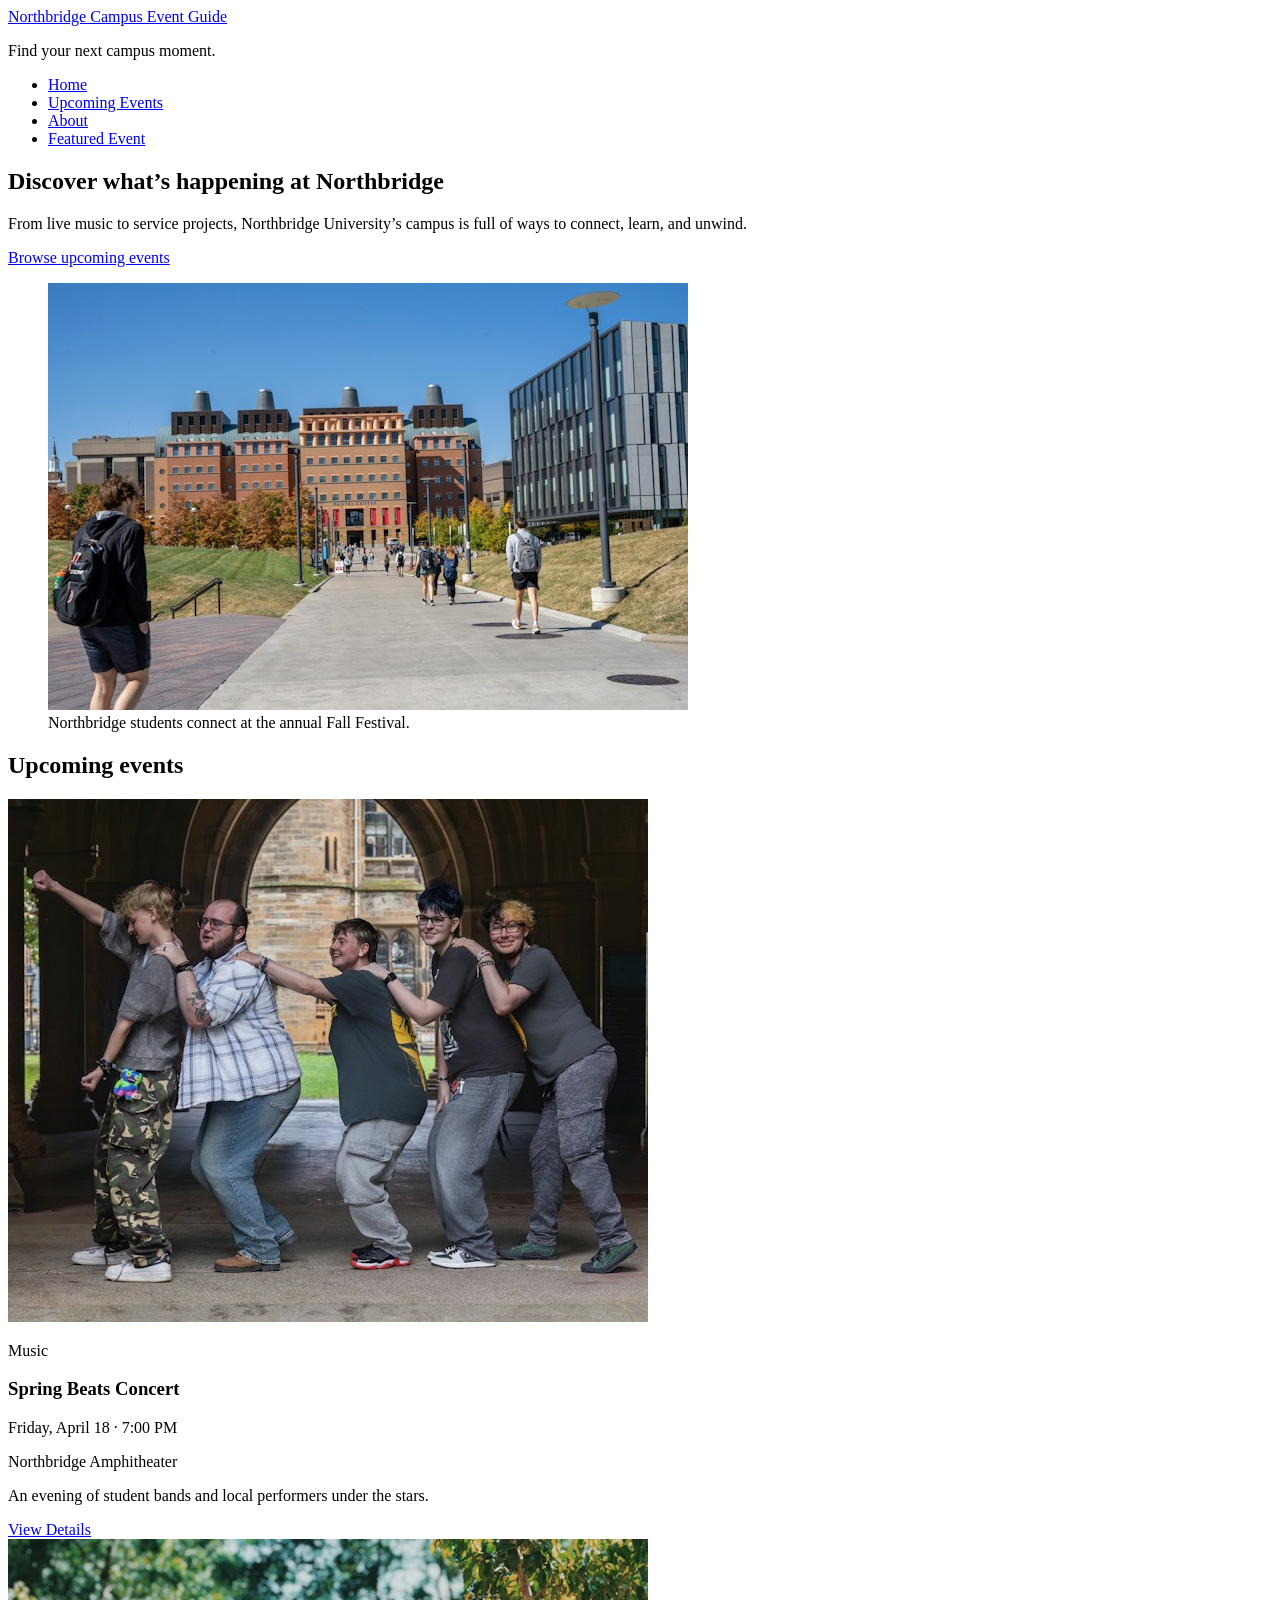
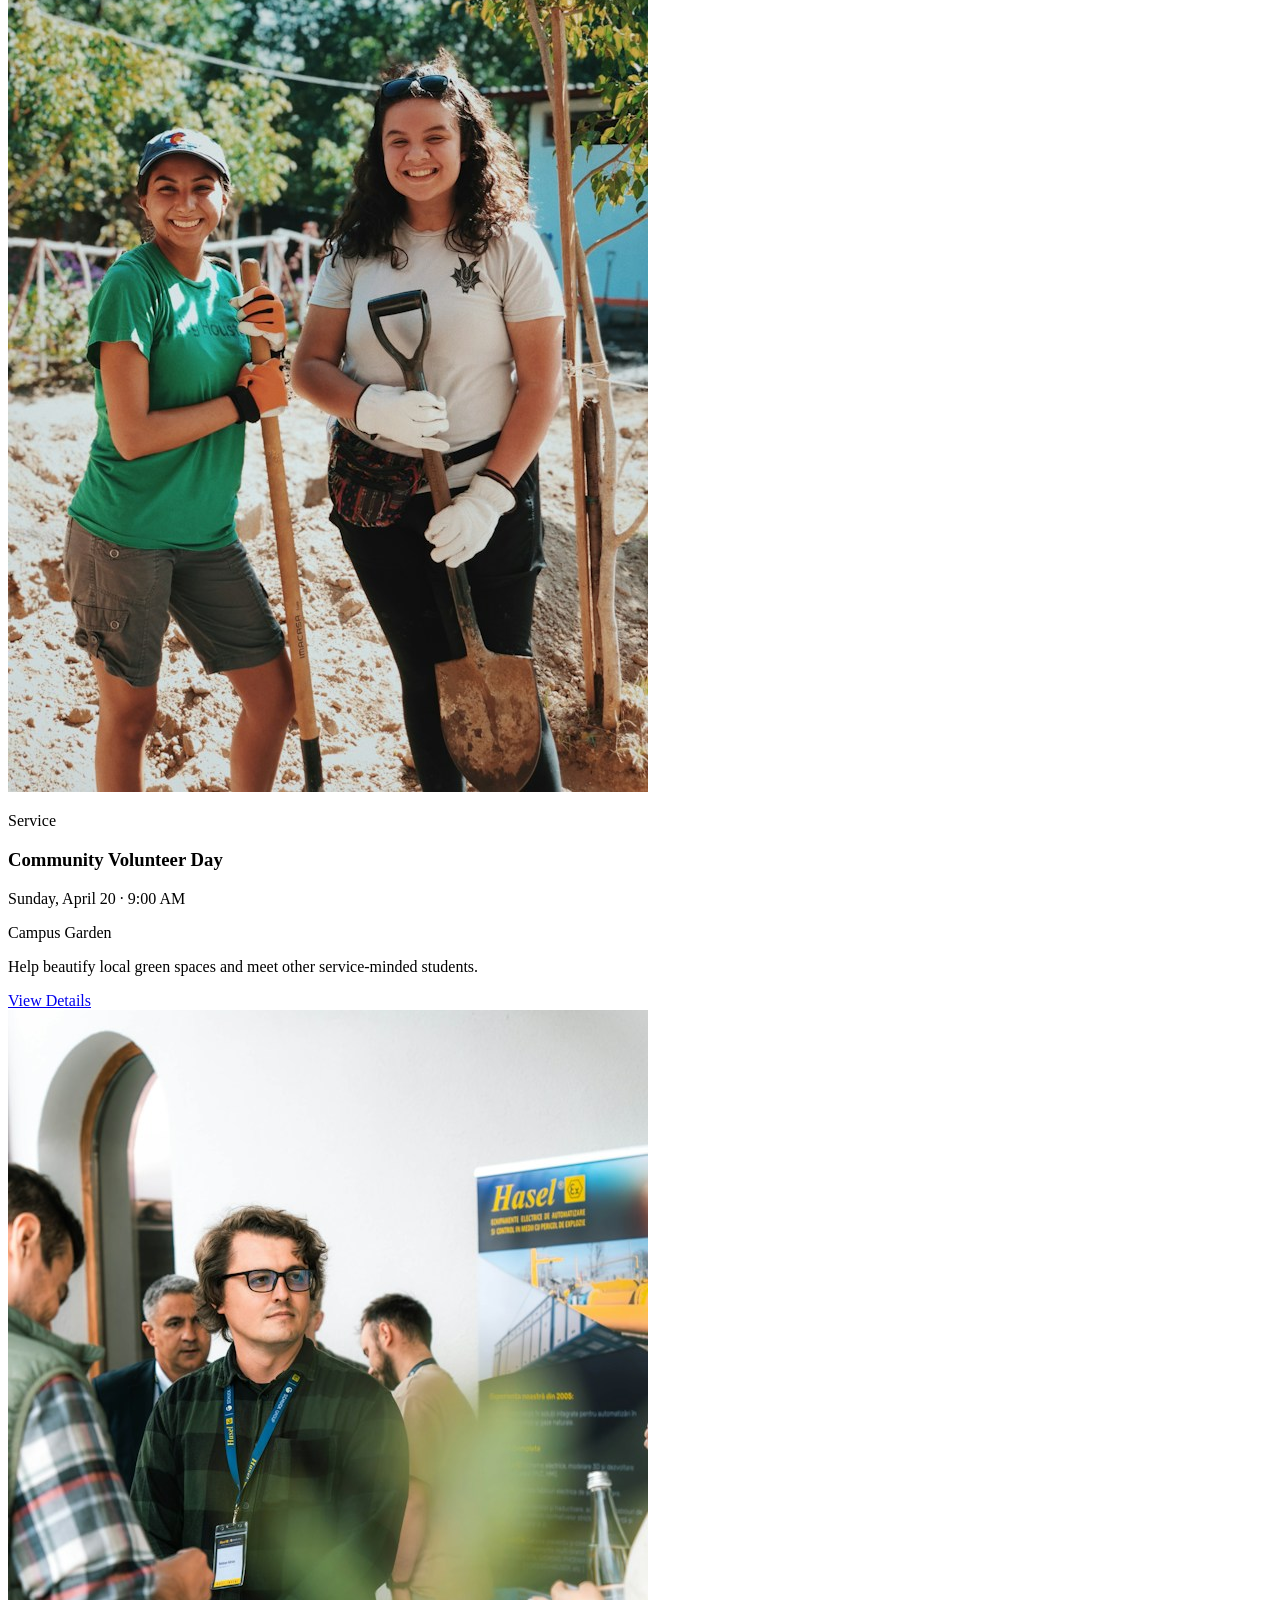
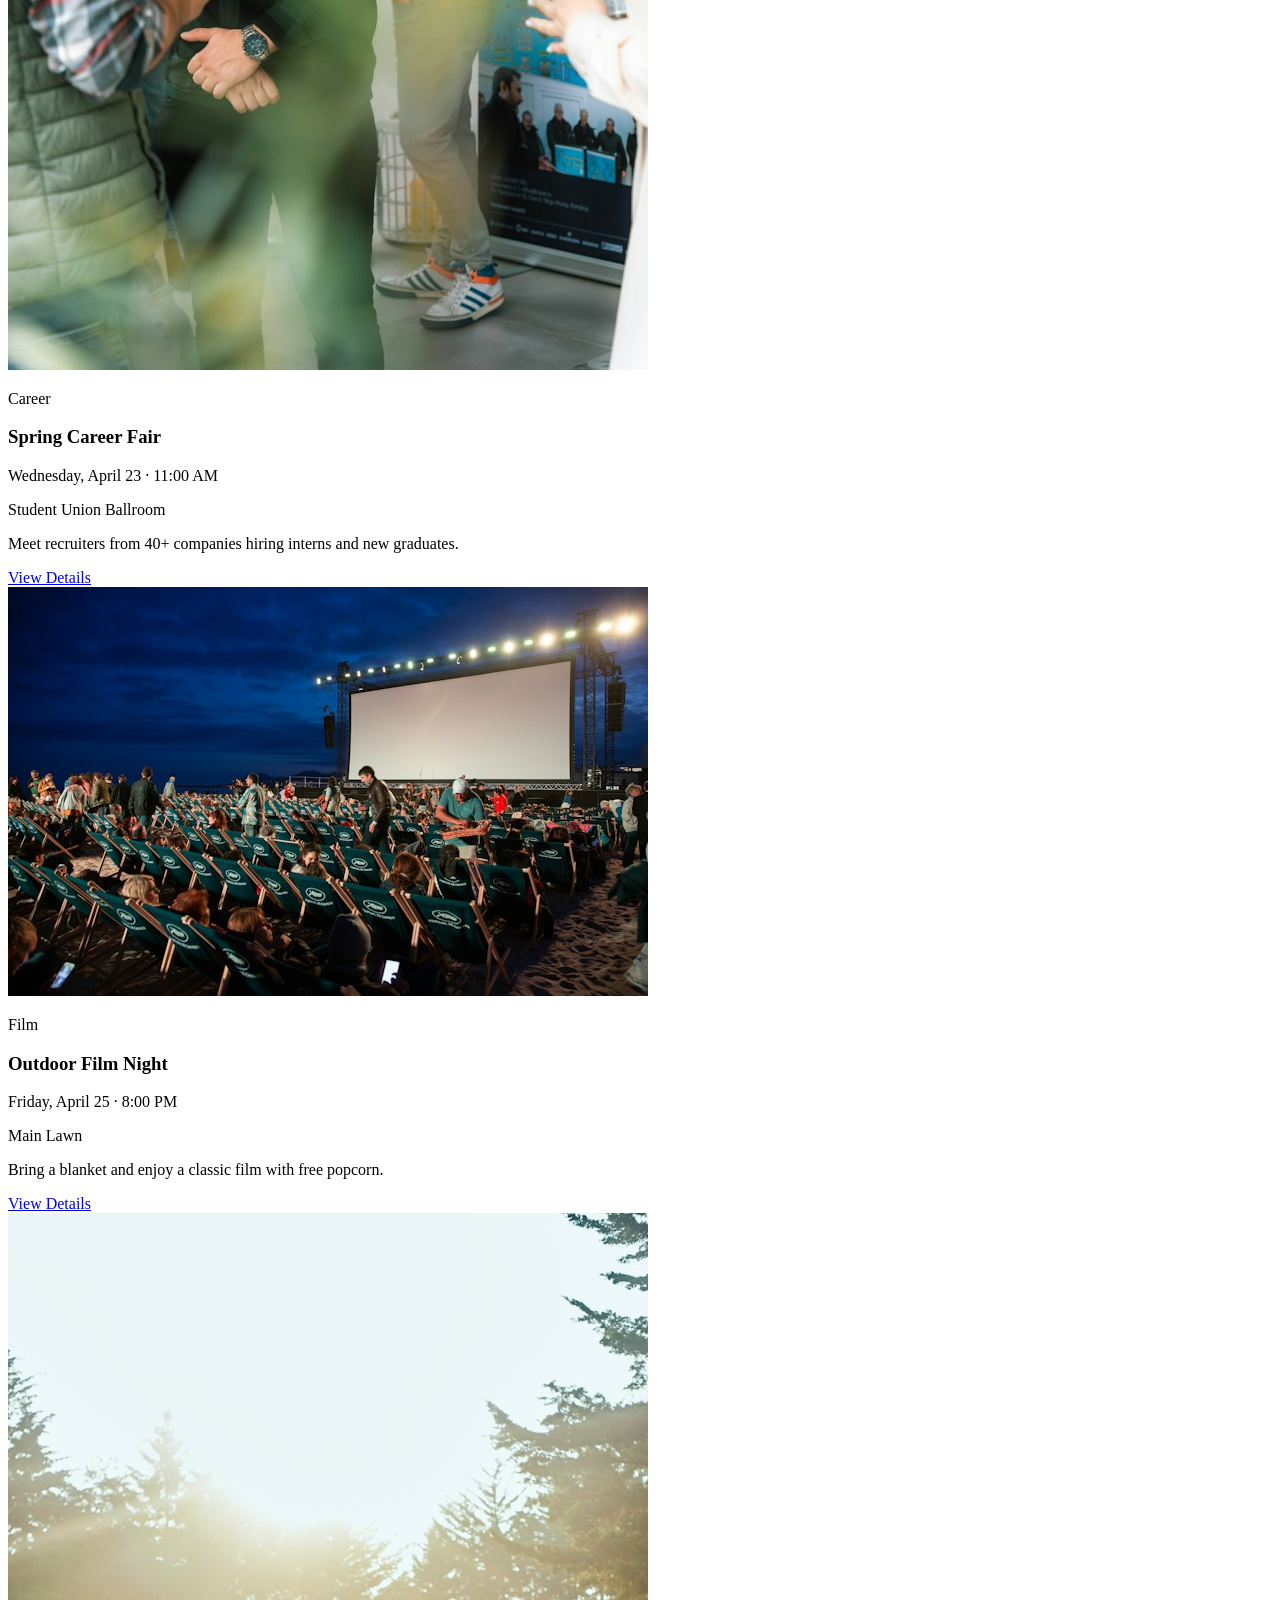
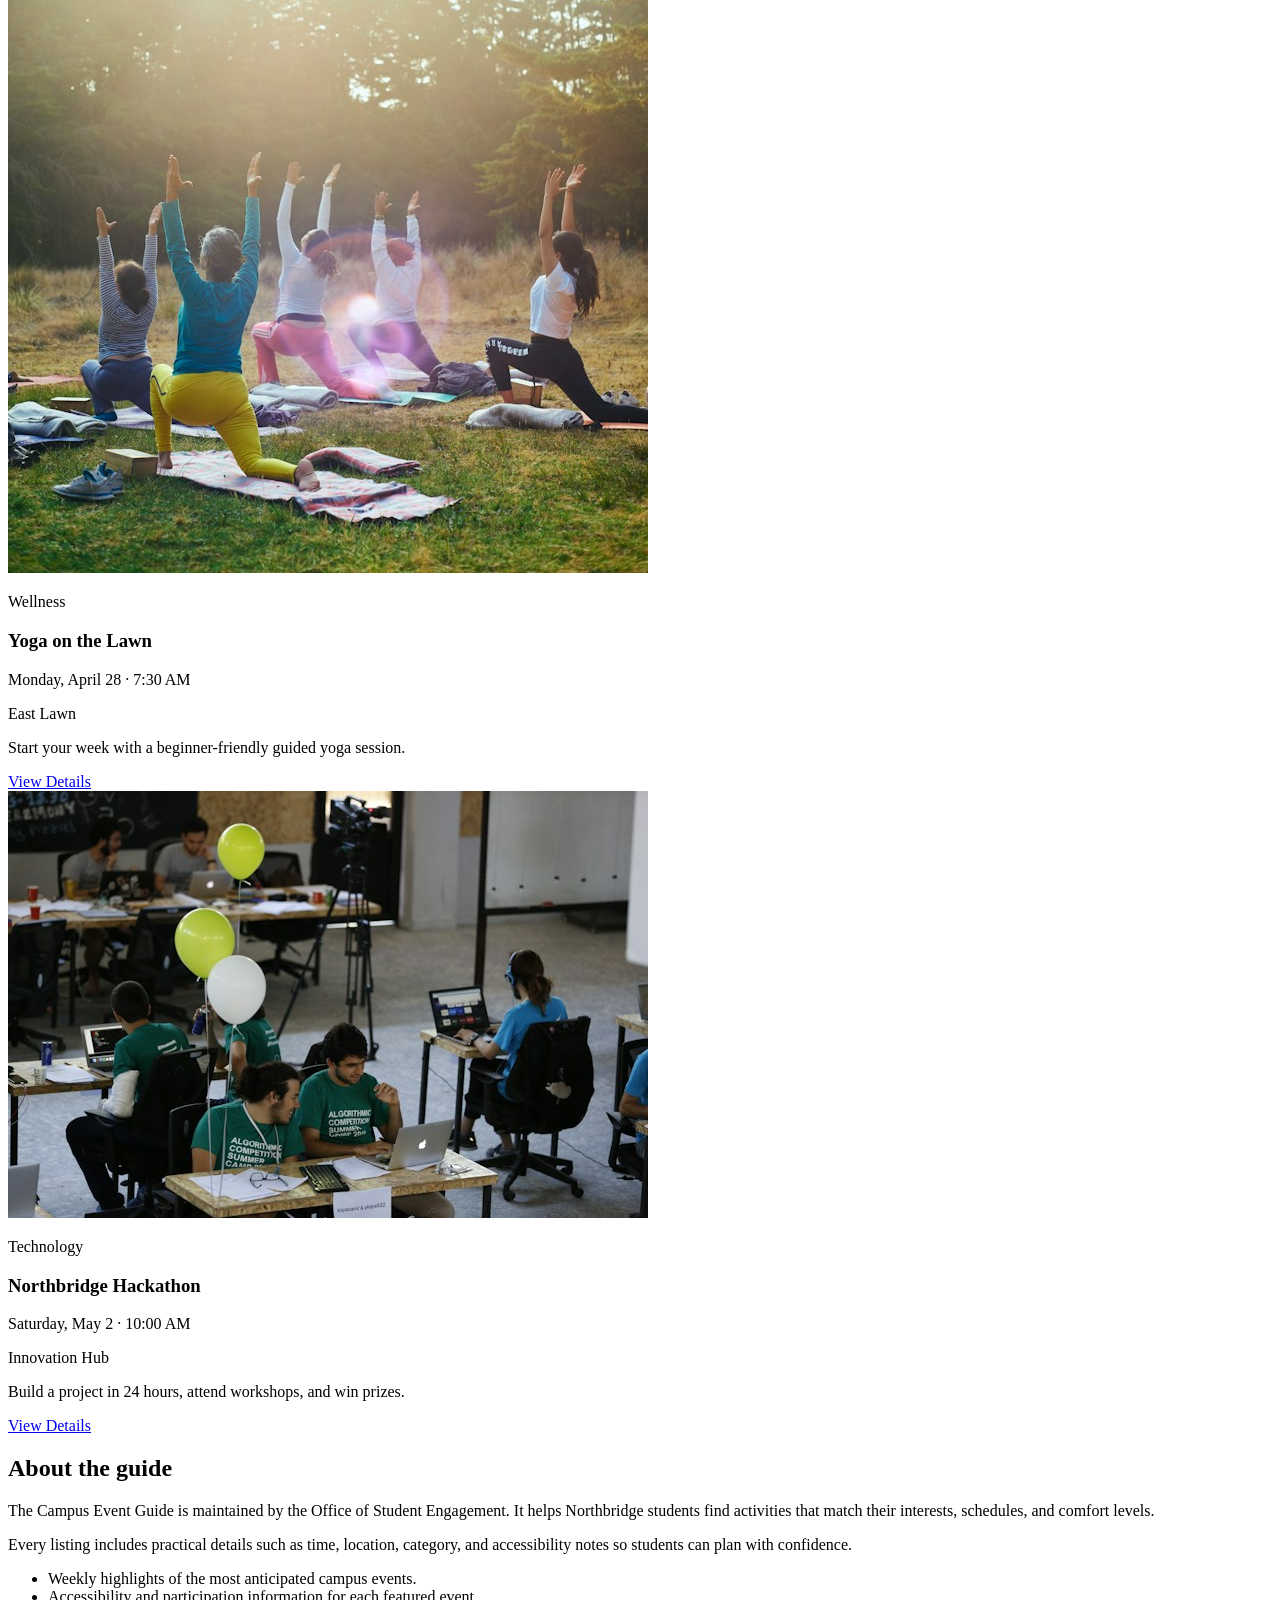
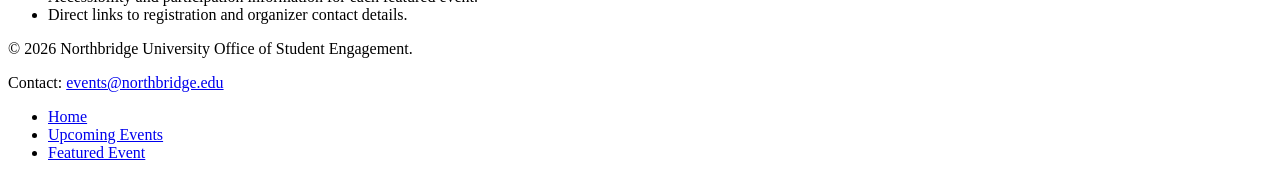
==== index.html @ 3b7e9b17 "Added HTML code and images for home page" ====
<!DOCTYPE html>
<html lang="en">
<head>
  <meta charset="UTF-8">
  <meta name="viewport" content="width=device-width, initial-scale=1.0">
  <title>Northbridge Campus Event Guide | Home</title>
  <link rel="stylesheet" href="css/styles.css">
</head>
<body>

  <header class="site-header">
    <div class="header-inner">
      <a class="logo" href="index.html">Northbridge Campus Event Guide</a>
      <p class="tagline">Find your next campus moment.</p>
    </div>

    <nav class="site-nav">
      <ul>
        <li><a href="index.html">Home</a></li>
        <li><a href="#upcoming-events">Upcoming Events</a></li>
        <li><a href="index.html#about">About</a></li>
        <li><a href="event.html">Featured Event</a></li>
      </ul>
    </nav>
  </header>

  <main>

    <section class="hero">
      <div class="hero-content">
        <h1 id="hero-title">Discover what’s happening at Northbridge</h1>
        <p>
          From live music to service projects, Northbridge University’s campus is full of
          ways to connect, learn, and unwind.
        </p>
        <a class="button" href="#upcoming-events">Browse upcoming events</a>
      </div>

      <figure class="hero-figure">
        <img src="images/campus-walk.jpg" alt="Students walking and talking on a sunny university campus">
        <figcaption>Northbridge students connect at the annual Fall Festival.</figcaption>
      </figure>
    </section>

    <section id="upcoming-events" class="events-section">
      <h2 id="events-title">Upcoming events</h2>

      <div class="event-grid">

        <article class="event-card featured">
          <img src="images/dancing.jpg" alt="Students dancing at an outdoor concert">
          <div class="card-body">
            <p class="category">Music</p>
            <h3>Spring Beats Concert</h3>
            <p><time datetime="2026-04-18T19:00">Friday, April 18 · 7:00 PM</time></p>
            <p class="location">Northbridge Amphitheater</p>
            <p>An evening of student bands and local performers under the stars.</p>
            <a class="text-link" href="event.html">View Details</a>
          </div>
        </article>

        <article class="event-card">
          <img src="images/tree-plantation.jpg" alt="Volunteers planting trees in a campus garden">
          <div class="card-body">
            <p class="category">Service</p>
            <h3>Community Volunteer Day</h3>
            <p><time datetime="2026-04-20T09:00">Sunday, April 20 · 9:00 AM</time></p>
            <p class="location">Campus Garden</p>
            <p>Help beautify local green spaces and meet other service-minded students.</p>
            <a class="text-link" href="event.html">View Details</a>
          </div>
        </article>

        <article class="event-card">
          <img src="images/career-fair.jpg" alt="Students speaking with employers at a career fair">
          <div class="card-body">
            <p class="category">Career</p>
            <h3>Spring Career Fair</h3>
            <p><time datetime="2026-04-23T11:00">Wednesday, April 23 · 11:00 AM</time></p>
            <p class="location">Student Union Ballroom</p>
            <p>Meet recruiters from 40+ companies hiring interns and new graduates.</p>
            <a class="text-link" href="event.html">View Details</a>
          </div>
        </article>

        <article class="event-card">
          <img src="images/movie-outdoors.jpg" alt="Students watching a movie on a large outdoor screen">
          <div class="card-body">
            <p class="category">Film</p>
            <h3>Outdoor Film Night</h3>
            <p><time datetime="2026-04-25T20:00">Friday, April 25 · 8:00 PM</time></p>
            <p class="location">Main Lawn</p>
            <p>Bring a blanket and enjoy a classic film with free popcorn.</p>
            <a class="text-link" href="event.html">View Details</a>
          </div>
        </article>

        <article class="event-card">
          <img src="images/yoga.jpg" alt="Students doing yoga on mats on a grassy lawn">
          <div class="card-body">
            <p class="category">Wellness</p>
            <h3>Yoga on the Lawn</h3>
            <p><time datetime="2026-04-28T07:30">Monday, April 28 · 7:30 AM</time></p>
            <p class="location">East Lawn</p>
            <p>Start your week with a beginner-friendly guided yoga session.</p>
            <a class="text-link" href="event.html">View Details</a>
          </div>
        </article>

        <article class="event-card">
          <img src="images/hackathon.jpg" alt="Students collaborating on laptops at a hackathon">
          <div class="card-body">
            <p class="category">Technology</p>
            <h3>Northbridge Hackathon</h3>
            <p><time datetime="2026-05-02T10:00">Saturday, May 2 · 10:00 AM</time></p>
            <p class="location">Innovation Hub</p>
            <p>Build a project in 24 hours, attend workshops, and win prizes.</p>
            <a class="text-link" href="event.html">View Details</a>
          </div>
        </article>

      </div>
    </section>

    <section id="about" class="about-section">
      <h2 id="about-title">About the guide</h2>
      <p>
        The Campus Event Guide is maintained by the Office of Student Engagement.
        It helps Northbridge students find activities that match their interests,
        schedules, and comfort levels.
      </p>
      <p>
        Every listing includes practical details such as time, location, category,
        and accessibility notes so students can plan with confidence.
      </p>

      <ul>
        <li>Weekly highlights of the most anticipated campus events.</li>
        <li>Accessibility and participation information for each featured event.</li>
        <li>Direct links to registration and organizer contact details.</li>
      </ul>
    </section>

  </main>

  <footer class="site-footer">
    <div class="footer-content">
      <p>&copy; 2026 Northbridge University Office of Student Engagement.</p>
      <p>Contact: <a href="mailto:events@northbridge.edu">events@northbridge.edu</a></p>

      <nav>
        <ul>
          <li><a href="index.html">Home</a></li>
          <li><a href="index.html#upcoming-events">Upcoming Events</a></li>
          <li><a href="event.html">Featured Event</a></li>
        </ul>
      </nav>
    </div>
  </footer>

</body>
</html>
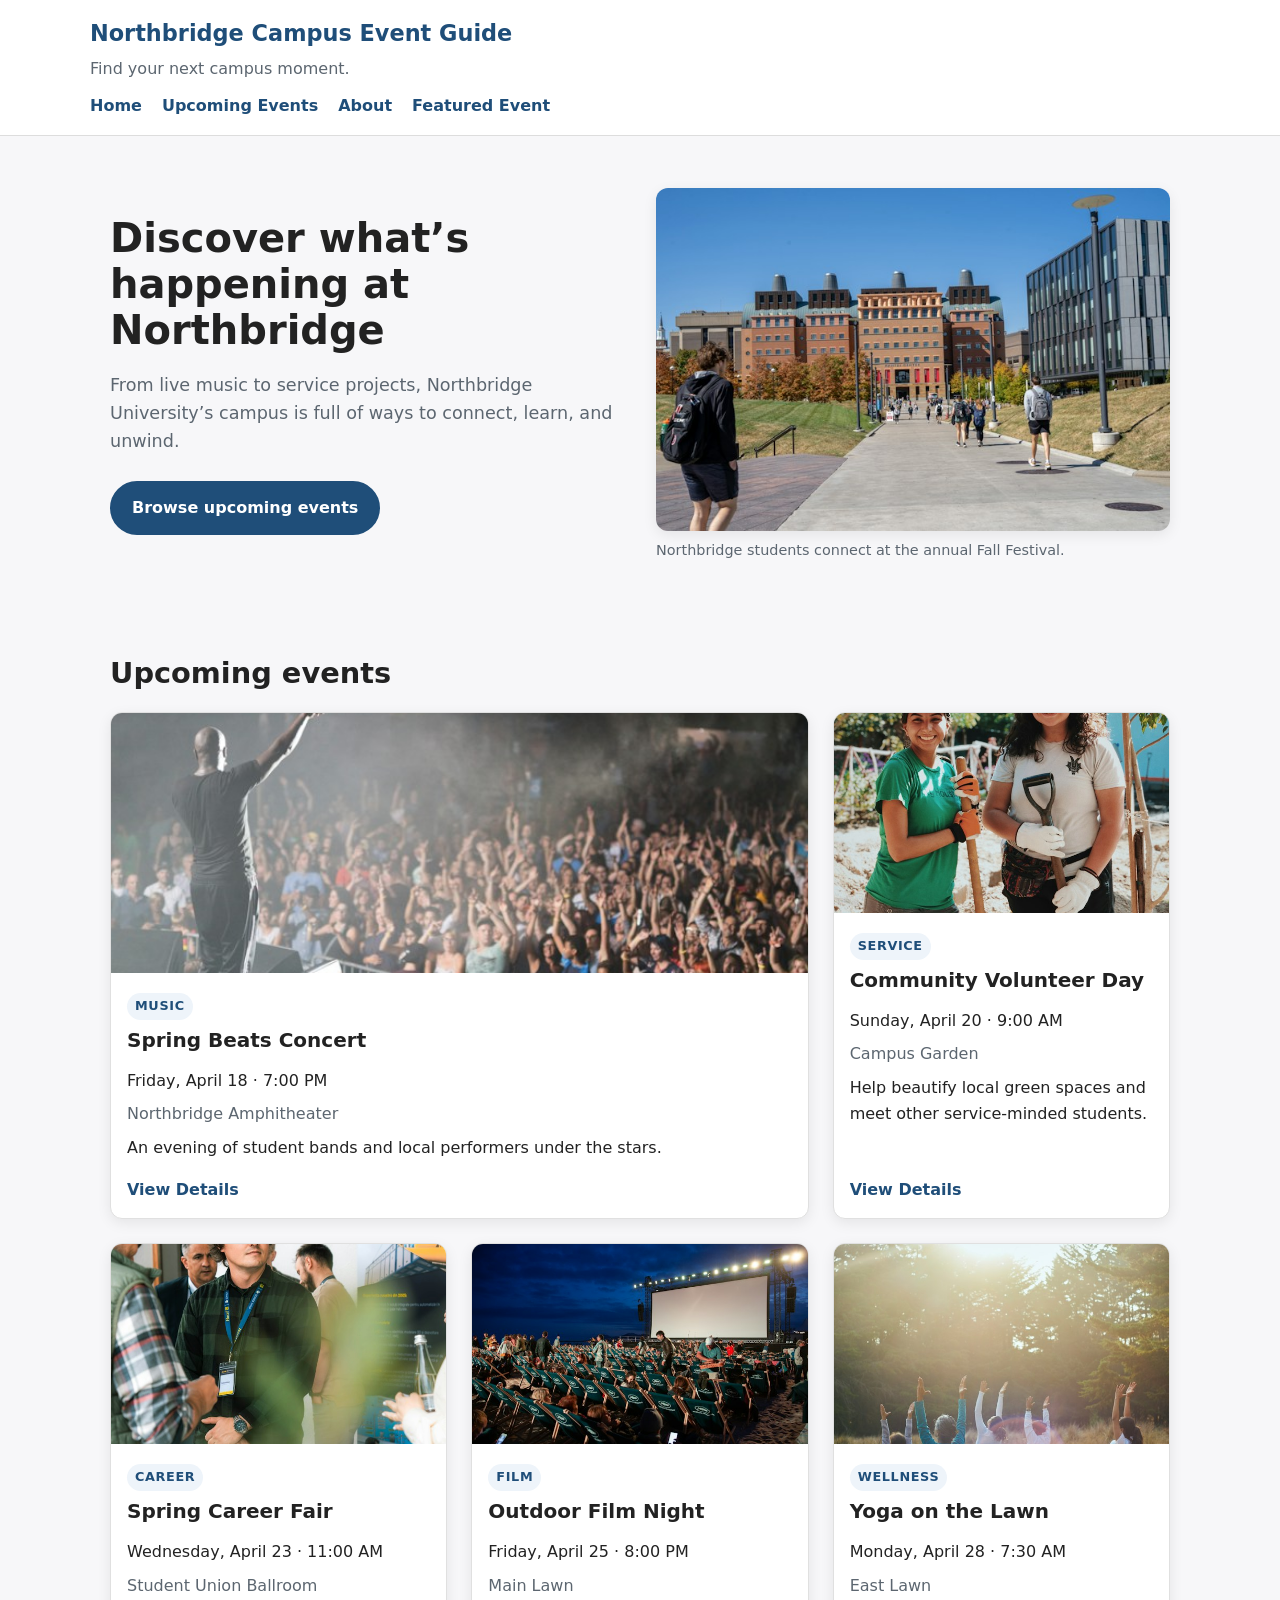
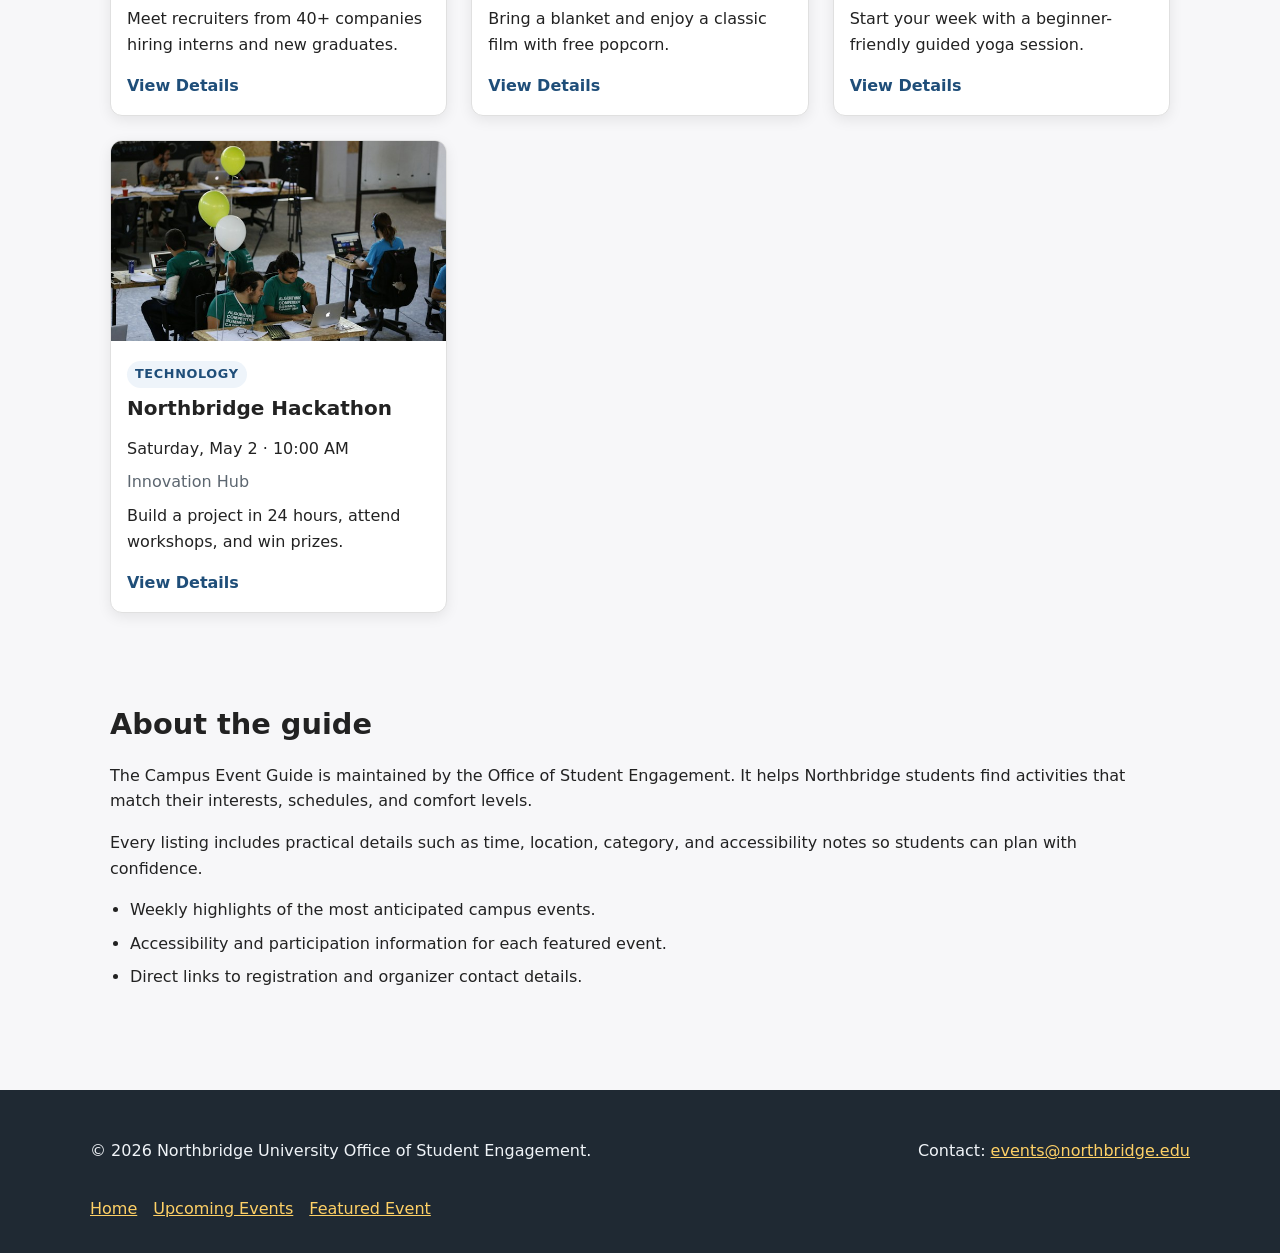
==== commit e31499d9: "Updated README.md file" ====
--- a/index.html
+++ b/index.html
@@ -48,7 +48,7 @@
       <div class="event-grid">
 
         <article class="event-card featured">
-          <img src="images/dancing.jpg" alt="Students dancing at an outdoor concert">
+          <img src="images/concert.jpg" alt="Students dancing at an outdoor concert">
           <div class="card-body">
             <p class="category">Music</p>
             <h3>Spring Beats Concert</h3>
--- a/css/styles.css
+++ b/css/styles.css
@@ -0,0 +1,460 @@
+/* Global styles */
+
+* {
+  box-sizing: border-box;
+}
+
+body {
+  margin: 0;
+  font-family: system-ui, -apple-system, "Segoe UI", Roboto, Arial, sans-serif;
+  line-height: 1.6;
+  color: #222222;
+  background: #f7f7f9;
+}
+
+img {
+  max-width: 100%;
+  display: block;
+}
+
+a {
+  color: #1f4e79;
+}
+
+a:hover {
+  text-decoration: none;
+}
+
+/* Header and navigation */
+
+.site-header {
+  background: #ffffff;
+  border-bottom: 1px solid #dddddd;
+  padding: 1rem 1.25rem;
+}
+
+.header-inner {
+  max-width: 1100px;
+  margin: 0 auto 0.75rem;
+}
+
+.logo {
+  font-size: 1.4rem;
+  font-weight: 700;
+  text-decoration: none;
+  color: #1f4e79;
+}
+
+.tagline {
+  margin: 0.25rem 0 0;
+  color: #5c6670;
+}
+
+.site-nav ul {
+  display: flex;
+  flex-wrap: wrap;
+  gap: 0.75rem 1.25rem;
+  list-style: none;
+  padding: 0;
+  margin: 0 auto;
+  max-width: 1100px;
+}
+
+.site-nav a {
+  text-decoration: none;
+  font-weight: 600;
+  padding: 0.25rem 0;
+}
+
+.site-nav a:hover {
+  color: #e8a33d;
+}
+
+/* Main layout */
+
+main {
+  max-width: 1100px;
+  margin: 0 auto;
+  padding: 1.25rem;
+}
+
+/* Hero */
+
+.hero {
+  display: flex;
+  flex-wrap: wrap;
+  gap: 2rem;
+  align-items: center;
+  padding: 2rem 0;
+}
+
+.hero-content {
+  flex: 1 1 320px;
+}
+
+.hero-content h1 {
+  font-size: 2.5rem;
+  margin: 0 0 1rem;
+  line-height: 1.15;
+}
+
+.hero-content p {
+  font-size: 1.1rem;
+  color: #5c6670;
+}
+
+.hero-figure {
+  flex: 1 1 320px;
+  margin: 0;
+}
+
+.hero-figure img {
+  border-radius: 12px;
+  box-shadow: 0 4px 14px rgba(0, 0, 0, 0.08);
+}
+
+.hero-figure figcaption {
+  font-size: 0.9rem;
+  color: #5c6670;
+  margin-top: 0.5rem;
+}
+
+/* Buttons and links */
+
+.button {
+  display: inline-block;
+  background: #1f4e79;
+  color: #ffffff;
+  text-decoration: none;
+  padding: 0.75rem 1.25rem;
+  border-radius: 999px;
+  font-weight: 700;
+  margin-top: 0.5rem;
+  border: 2px solid #1f4e79;
+}
+
+.button:hover {
+  background: #e8a33d;
+  border-color: #e8a33d;
+  color: #222222;
+}
+
+.text-link {
+  margin-top: auto;
+  font-weight: 700;
+  text-decoration: none;
+  padding-top: 0.75rem;
+}
+
+.text-link:hover {
+  color: #e8a33d;
+}
+
+/* Upcoming events grid */
+
+.events-section,
+.about-section {
+  padding: 2rem 0;
+}
+
+.events-section h2,
+.about-section h2 {
+  font-size: 1.8rem;
+  margin-bottom: 1rem;
+}
+
+.event-grid {
+  display: grid;
+  grid-template-columns: repeat(3, 1fr);
+  gap: 1.5rem;
+}
+
+.event-card {
+  background: #ffffff;
+  border: 1px solid #e0e0e0;
+  border-radius: 12px;
+  overflow: hidden;
+  box-shadow: 0 4px 14px rgba(0, 0, 0, 0.08);
+  display: flex;
+  flex-direction: column;
+}
+
+.event-card.featured {
+  grid-column: span 2;
+}
+
+.event-card img {
+  width: 100%;
+  height: 200px;
+  object-fit: cover;
+  background: #dddddd;
+}
+
+.event-card.featured img {
+  height: 260px;
+}
+
+.card-body {
+  padding: 1rem;
+  display: flex;
+  flex-direction: column;
+  flex: 1;
+}
+
+.category {
+  display: inline-block;
+  background: #eef4fa;
+  color: #1f4e79;
+  font-size: 0.8rem;
+  font-weight: 700;
+  text-transform: uppercase;
+  letter-spacing: 0.05em;
+  padding: 0.2rem 0.5rem;
+  border-radius: 999px;
+  align-self: flex-start;
+  margin: 0 0 0.5rem;
+}
+
+.event-card h3 {
+  margin: 0 0 0.5rem;
+  font-size: 1.25rem;
+}
+
+.event-card p {
+  margin: 0.25rem 0;
+}
+
+.location {
+  color: #5c6670;
+}
+
+/* About */
+
+.about-section ul {
+  padding-left: 1.25rem;
+}
+
+.about-section li {
+  margin-bottom: 0.5rem;
+}
+
+/* Footer */
+
+.site-footer {
+  background: #1f2933;
+  color: #f0f4f8;
+  padding: 2rem 1.25rem;
+  margin-top: 2rem;
+}
+
+.footer-content {
+  max-width: 1100px;
+  margin: 0 auto;
+  display: flex;
+  flex-wrap: wrap;
+  gap: 1rem 2rem;
+  justify-content: space-between;
+  align-items: center;
+}
+
+.site-footer a {
+  color: #ffd166;
+}
+
+.footer-content nav ul {
+  display: flex;
+  flex-wrap: wrap;
+  gap: 0.75rem 1rem;
+  list-style: none;
+  padding: 0;
+  margin: 0;
+}
+
+/* Event details page */
+
+.event-intro {
+  display: flex;
+  flex-wrap: wrap;
+  gap: 2rem;
+  align-items: center;
+  padding: 2rem 0;
+}
+
+.event-intro-content {
+  flex: 1 1 320px;
+}
+
+.event-intro h1 {
+  font-size: 2.5rem;
+  margin: 0.25rem 0 0.75rem;
+}
+
+.event-meta {
+  color: #5c6670;
+  font-weight: 600;
+}
+
+.event-intro figure {
+  flex: 1 1 320px;
+  margin: 0;
+}
+
+.event-intro img {
+  border-radius: 12px;
+  box-shadow: 0 4px 14px rgba(0, 0, 0, 0.08);
+}
+
+.event-intro figcaption {
+  font-size: 0.9rem;
+  color: #5c6670;
+  margin-top: 0.5rem;
+}
+
+.event-layout {
+  display: grid;
+  grid-template-columns: 2fr 1fr;
+  gap: 2rem;
+  align-items: start;
+  padding: 1rem 0 2rem;
+}
+
+.event-main h2 {
+  margin-top: 1.5rem;
+}
+
+.event-main h2:first-child {
+  margin-top: 0;
+}
+
+.event-main ul,
+.event-main ol {
+  padding-left: 1.25rem;
+}
+
+.event-main li {
+  margin-bottom: 0.5rem;
+}
+
+.event-sidebar {
+  background: #ffffff;
+  border: 1px solid #e0e0e0;
+  border-radius: 12px;
+  padding: 1.25rem;
+  box-shadow: 0 4px 14px rgba(0, 0, 0, 0.08);
+  position: sticky;
+  top: 1rem;
+}
+
+.event-sidebar h2 {
+  margin-top: 0;
+}
+
+.event-sidebar dl {
+  margin: 0 0 1rem;
+}
+
+.event-sidebar dt {
+  font-weight: 700;
+  margin-top: 0.75rem;
+}
+
+.event-sidebar dd {
+  margin: 0.15rem 0 0;
+  color: #5c6670;
+}
+
+.event-sidebar .button {
+  width: 100%;
+  text-align: center;
+}
+
+/* Related events */
+
+.related-events {
+  padding: 2rem 0;
+}
+
+.related-flex {
+  display: flex;
+  flex-wrap: wrap;
+  gap: 1rem;
+}
+
+.related-card {
+  flex: 1 1 220px;
+  background: #ffffff;
+  border: 1px solid #e0e0e0;
+  border-radius: 12px;
+  padding: 1rem;
+  box-shadow: 0 4px 14px rgba(0, 0, 0, 0.08);
+}
+
+.related-card h3 {
+  margin-top: 0;
+  font-size: 1.1rem;
+}
+
+.related-card p {
+  margin: 0.25rem 0;
+}
+
+.related-card a {
+  font-weight: 700;
+  text-decoration: none;
+}
+
+/* Responsive breakpoints */
+
+@media (max-width: 900px) {
+  .event-grid {
+    grid-template-columns: repeat(2, 1fr);
+  }
+
+  .event-card.featured {
+    grid-column: span 2;
+  }
+
+  .event-layout {
+    grid-template-columns: 1fr;
+  }
+
+  .event-sidebar {
+    position: static;
+  }
+
+  .hero-content h1,
+  .event-intro h1 {
+    font-size: 2rem;
+  }
+}
+
+@media (max-width: 600px) {
+  .event-grid {
+    grid-template-columns: 1fr;
+  }
+
+  .event-card.featured {
+    grid-column: span 1;
+  }
+
+  .hero,
+  .event-intro {
+    flex-direction: column;
+    align-items: stretch;
+  }
+
+  .site-nav ul {
+    flex-direction: column;
+    gap: 0.25rem;
+  }
+
+  .footer-content {
+    flex-direction: column;
+    align-items: flex-start;
+  }
+
+  .hero-content h1,
+  .event-intro h1 {
+    font-size: 1.75rem;
+  }
+}
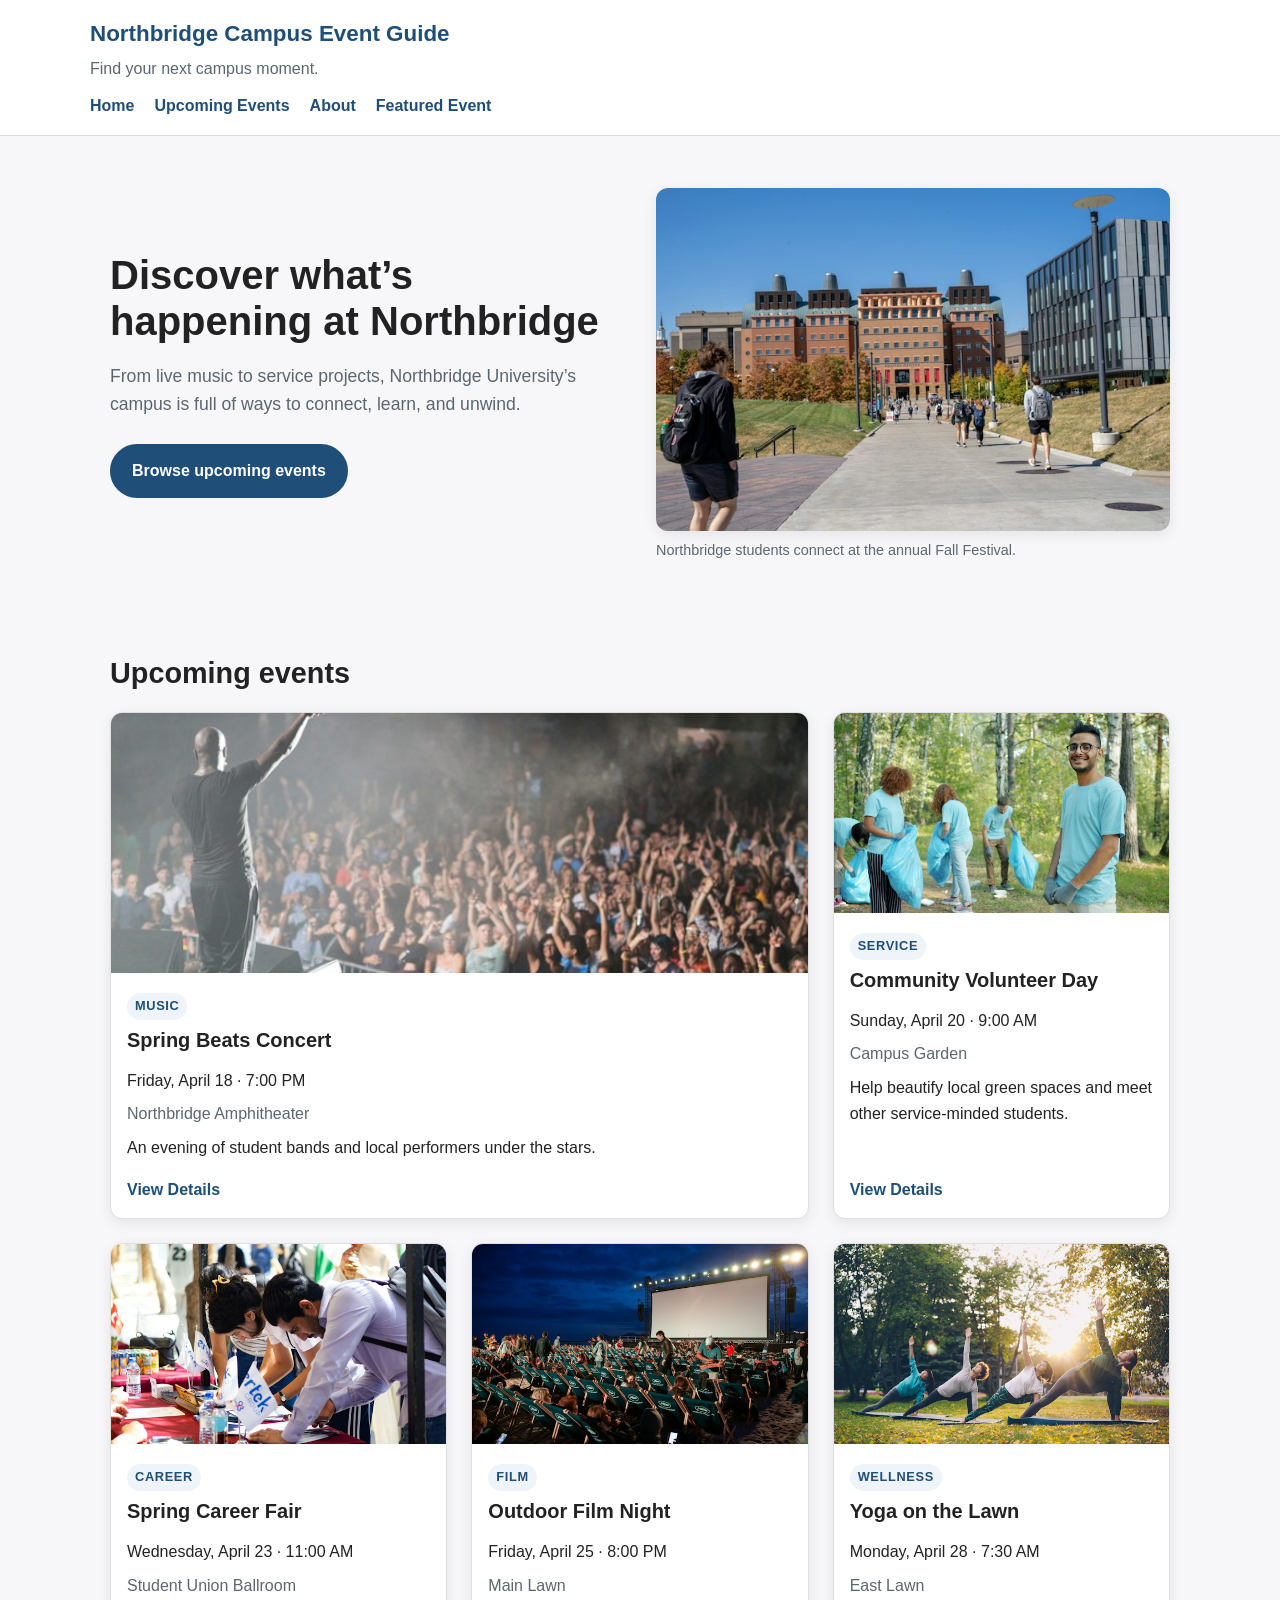
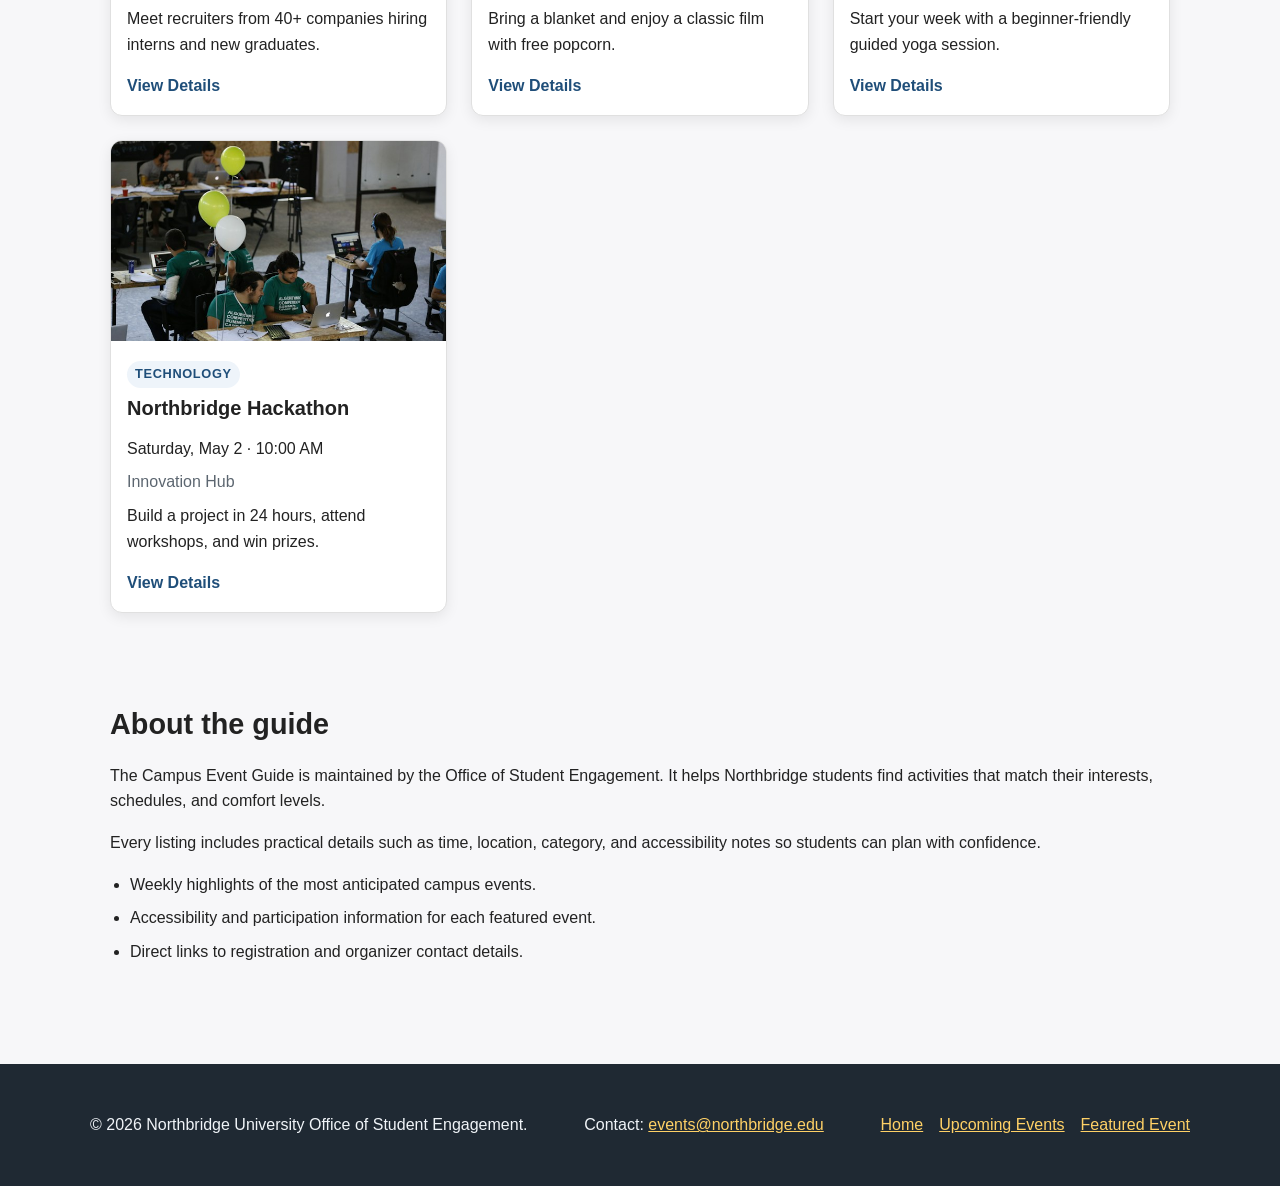
==== commit ca9e7c33: "Refactored code to align with coding conventions and guidelines" ====
--- a/index.html
+++ b/index.html
@@ -1,4 +1,14 @@
 <!DOCTYPE html>
+<!--
+  Name: Sangye Tengkhar
+  Date: 09.17.2026
+  CSC 372-01
+
+  This is the index.html page for my Campus Event Guide project.
+  It includes the site header and navigation, a hero section with an
+  introductory paragraph and image, an upcoming events grid with six
+  event cards, an about section, and a footer.
+-->
 <html lang="en">
 <head>
   <meta charset="UTF-8">
@@ -60,7 +70,7 @@
         </article>
 
         <article class="event-card">
-          <img src="images/tree-plantation.jpg" alt="Volunteers planting trees in a campus garden">
+          <img src="images/volunteer.jpg" alt="Volunteers planting trees in a campus garden">
           <div class="card-body">
             <p class="category">Service</p>
             <h3>Community Volunteer Day</h3>
--- a/css/styles.css
+++ b/css/styles.css
@@ -1,3 +1,14 @@
+/*
+  Name: Sangye Tengkhar
+  Date: 09.17.2026
+  CSC 372-01
+
+  This is the external stylesheet for the Campus Event Guide website.
+  It handles global styles, typography, colors, the Flexbox and Grid
+  layouts, button and card styling, and the responsive media queries
+  for both the home page and the event details page.
+*/
+
 /* Global styles */
 
 * {
@@ -6,7 +17,7 @@
 
 body {
   margin: 0;
-  font-family: system-ui, -apple-system, "Segoe UI", Roboto, Arial, sans-serif;
+  font-family: Arial, Helvetica, sans-serif;
   line-height: 1.6;
   color: #222222;
   background: #f7f7f9;
@@ -23,6 +34,11 @@
 
 a:hover {
   text-decoration: none;
+}
+
+a:focus, .button:focus {
+  outline: 3px solid #e8a33d;
+  outline-offset: 2px;
 }
 
 /* Header and navigation */
@@ -187,6 +203,7 @@
   width: 100%;
   height: 200px;
   object-fit: cover;
+  object-position: center;
   background: #dddddd;
 }
 
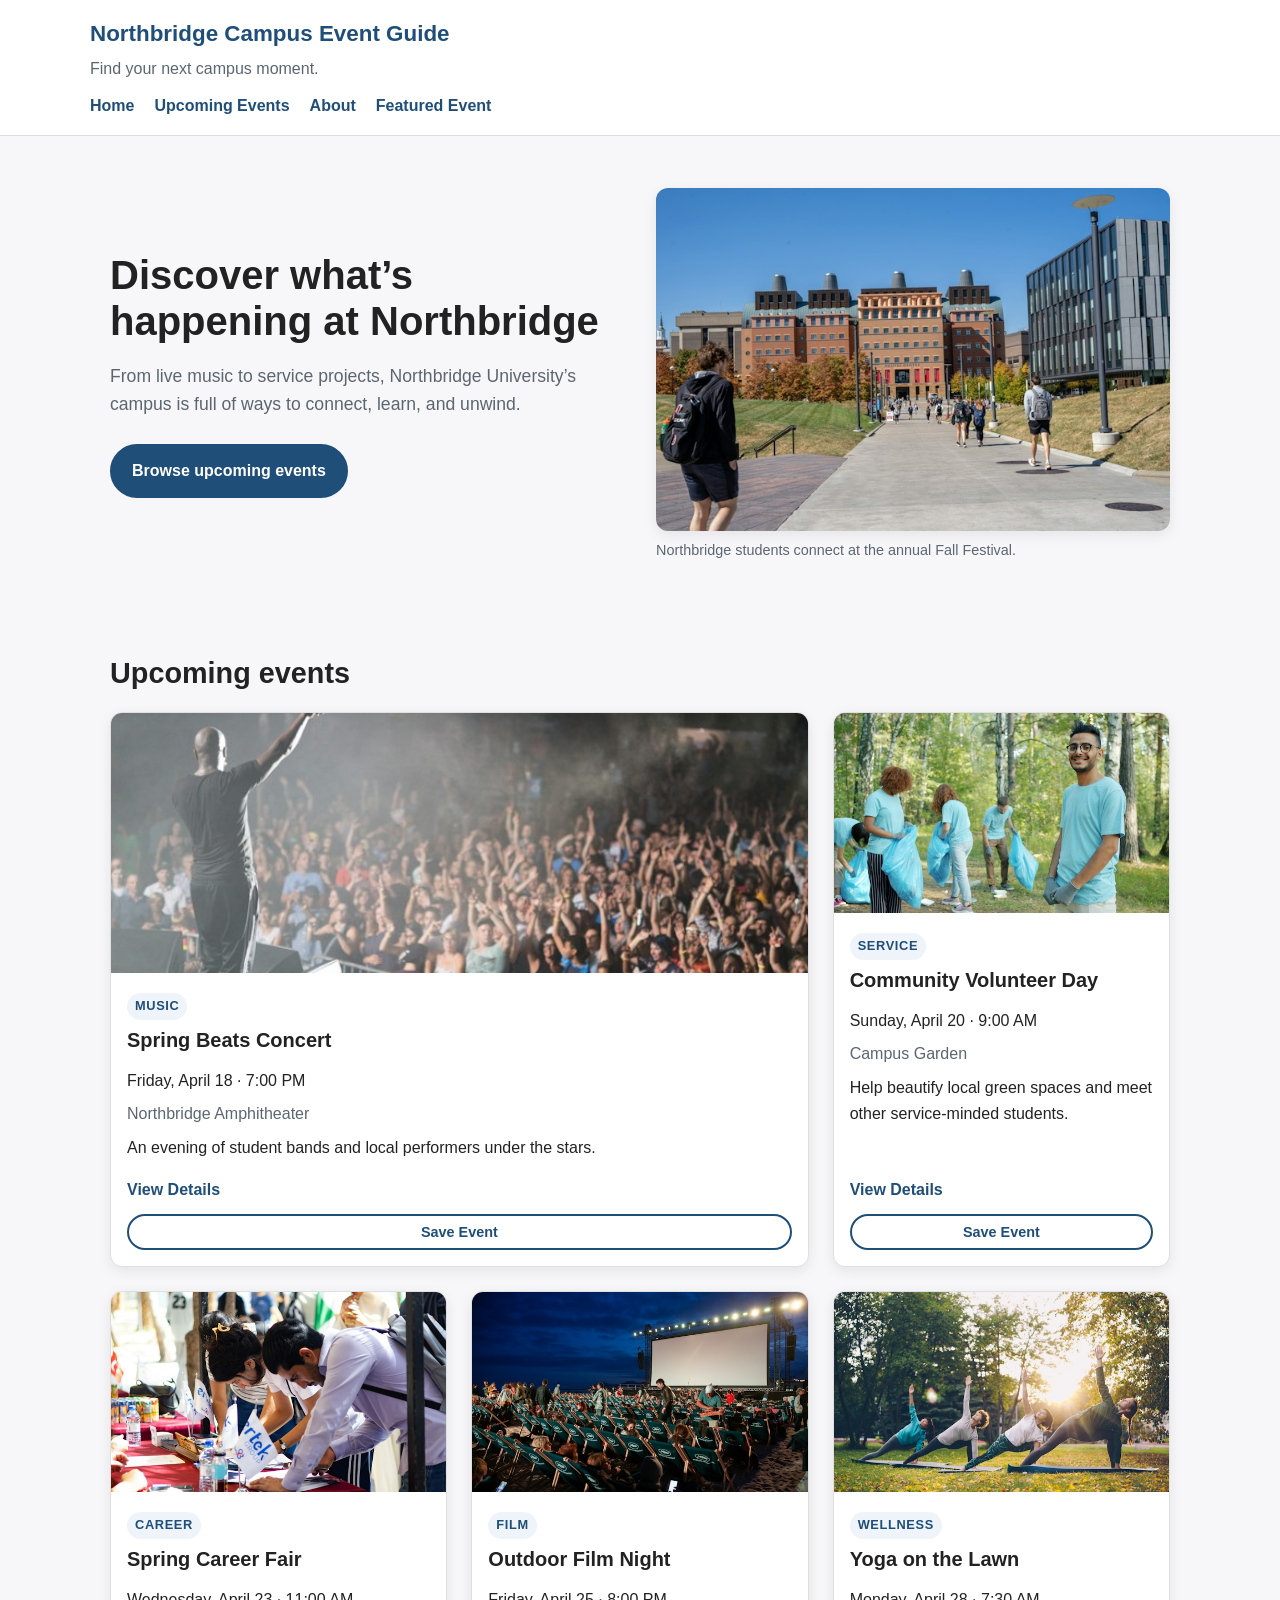
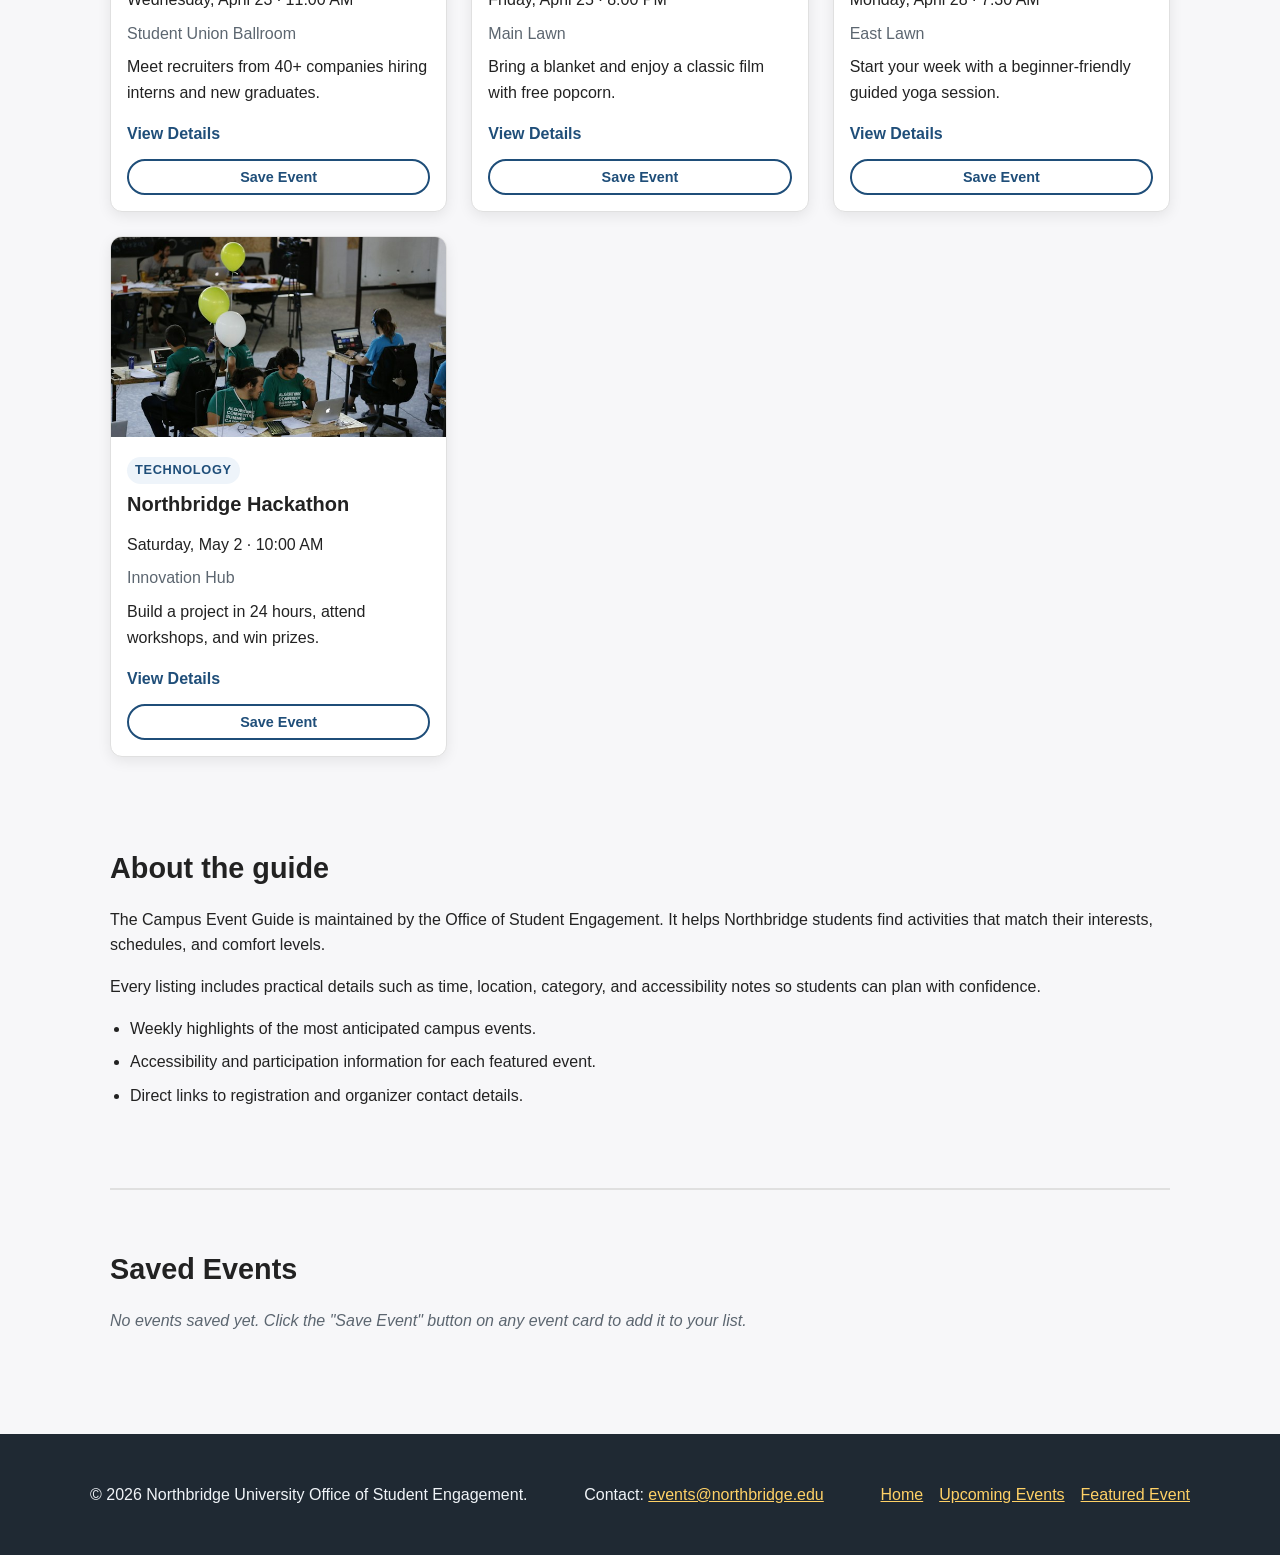
==== commit 34714954: "Added JS and CSS styling for saving and removing events" ====
--- a/index.html
+++ b/index.html
@@ -15,6 +15,7 @@
   <meta name="viewport" content="width=device-width, initial-scale=1.0">
   <title>Northbridge Campus Event Guide | Home</title>
   <link rel="stylesheet" href="css/styles.css">
+  <script src="js/scripts.js" defer></script>
 </head>
 <body>
 
--- a/css/styles.css
+++ b/css/styles.css
@@ -36,7 +36,8 @@
   text-decoration: none;
 }
 
-a:focus, .button:focus {
+a:focus,
+.button:focus {
   outline: 3px solid #e8a33d;
   outline-offset: 2px;
 }
@@ -420,6 +421,87 @@
   text-decoration: none;
 }
 
+/* Save event button */
+
+.save-button {
+  display: inline-block;
+  background: #ffffff;
+  color: #1f4e79;
+  border: 2px solid #1f4e79;
+  padding: 0.5rem 1rem;
+  border-radius: 999px;
+  font-family: inherit;
+  font-size: 0.9rem;
+  font-weight: 700;
+  cursor: pointer;
+  margin-top: 0.75rem;
+}
+
+.save-button:hover {
+  background: #eef4fa;
+}
+
+.save-button:focus {
+  outline: 3px solid #e8a33d;
+  outline-offset: 2px;
+}
+
+/* Saved state for an event card */
+
+.event-card.saved {
+  box-shadow: 0 0 0 3px #e8a33d, 0 4px 14px rgba(232, 163, 61, 0.35);
+}
+
+.event-card.saved .save-button {
+  background: #1f4e79;
+  color: #ffffff;
+}
+
+.event-card.saved .save-button:hover {
+  background: #163a5c;
+}
+
+/* Saved events summary section */
+
+.saved-events-section {
+  padding: 2rem 0;
+  margin-top: 2rem;
+  border-top: 2px solid #e0e0e0;
+}
+
+.saved-events-section h2 {
+  font-size: 1.8rem;
+  margin-bottom: 1rem;
+}
+
+.empty-message {
+  color: #5c6670;
+  font-style: italic;
+}
+
+.saved-events-list {
+  list-style: none;
+  padding: 0;
+  margin: 0;
+  display: grid;
+  gap: 0.75rem;
+}
+
+.saved-event-item {
+  background: #ffffff;
+  border: 1px solid #e0e0e0;
+  border-left: 4px solid #e8a33d;
+  border-radius: 8px;
+  padding: 0.75rem 1rem;
+  box-shadow: 0 2px 8px rgba(0, 0, 0, 0.05);
+}
+
+.saved-event-details {
+  margin: 0.25rem 0 0;
+  color: #5c6670;
+  font-size: 0.95rem;
+}
+
 /* Responsive breakpoints */
 
 @media (max-width: 900px) {
@@ -444,6 +526,7 @@
     font-size: 2rem;
   }
 }
+
 
 @media (max-width: 600px) {
   .event-grid {
